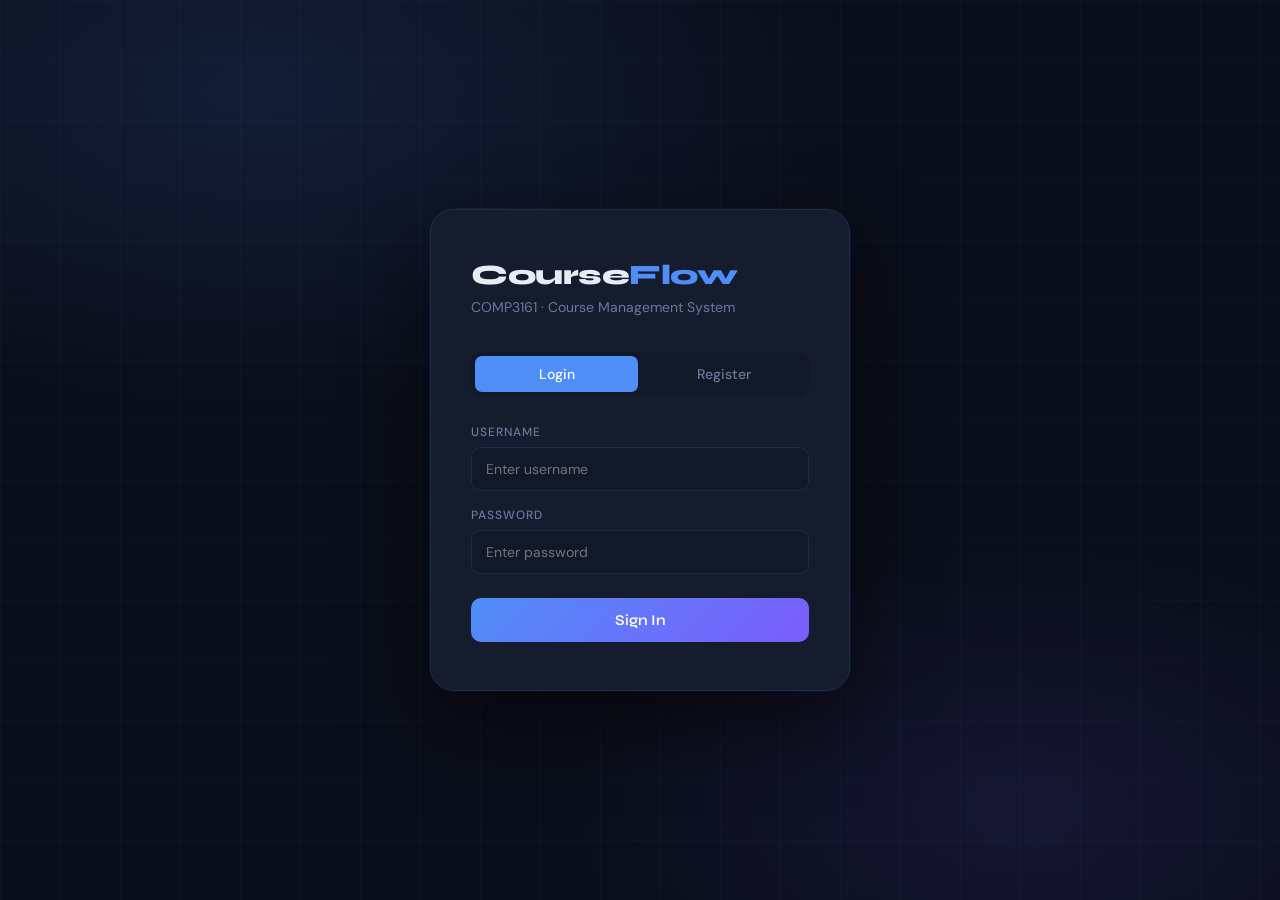
==== index.html @ 43d2da22 "Initial commit" ====
<!DOCTYPE html>
<html lang="en">
<head>
<meta charset="UTF-8" />
<meta name="viewport" content="width=device-width, initial-scale=1.0" />
<title>CourseFlow — COMP3161</title>
<link href="https://fonts.googleapis.com/css2?family=Syne:wght@400;600;700;800&family=DM+Sans:ital,wght@0,300;0,400;0,500;1,300&display=swap" rel="stylesheet" />
<style>
  :root {
    --bg: #0a0e1a;
    --surface: #111827;
    --surface2: #1a2236;
    --border: #1e2d45;
    --accent: #4f8ef7;
    --accent2: #7c5cfc;
    --green: #22d3a0;
    --red: #f75c5c;
    --yellow: #f7c948;
    --text: #e8edf5;
    --muted: #6b7a99;
    --card: #141c2e;
  }

  * { box-sizing: border-box; margin: 0; padding: 0; }

  body {
    font-family: 'DM Sans', sans-serif;
    background: var(--bg);
    color: var(--text);
    min-height: 100vh;
    overflow-x: hidden;
  }

  /* ── AUTH SCREEN ── */
  #auth-screen {
    min-height: 100vh;
    display: flex;
    align-items: center;
    justify-content: center;
    position: relative;
    overflow: hidden;
  }

  .auth-bg {
    position: absolute; inset: 0;
    background:
      radial-gradient(ellipse 80% 60% at 20% 10%, rgba(79,142,247,0.12) 0%, transparent 60%),
      radial-gradient(ellipse 60% 50% at 80% 90%, rgba(124,92,252,0.10) 0%, transparent 60%),
      var(--bg);
  }

  .auth-grid {
    position: absolute; inset: 0;
    background-image:
      linear-gradient(rgba(79,142,247,0.04) 1px, transparent 1px),
      linear-gradient(90deg, rgba(79,142,247,0.04) 1px, transparent 1px);
    background-size: 60px 60px;
  }

  .auth-card {
    position: relative; z-index: 2;
    width: 420px;
    background: var(--card);
    border: 1px solid var(--border);
    border-radius: 24px;
    padding: 48px 40px;
    box-shadow: 0 32px 80px rgba(0,0,0,0.5), 0 0 0 1px rgba(79,142,247,0.08);
    animation: slideUp 0.6s cubic-bezier(0.16,1,0.3,1) both;
  }

  @keyframes slideUp {
    from { opacity:0; transform: translateY(30px); }
    to   { opacity:1; transform: translateY(0); }
  }

  .auth-logo {
    font-family: 'Syne', sans-serif;
    font-weight: 800;
    font-size: 28px;
    letter-spacing: -0.5px;
    margin-bottom: 6px;
  }

  .auth-logo span { color: var(--accent); }

  .auth-sub {
    color: var(--muted);
    font-size: 14px;
    margin-bottom: 36px;
  }

  .tab-row {
    display: flex;
    background: var(--surface);
    border-radius: 10px;
    padding: 4px;
    margin-bottom: 28px;
    gap: 4px;
  }

  .tab-btn {
    flex: 1; padding: 9px;
    border: none; background: transparent;
    color: var(--muted);
    font-family: 'DM Sans', sans-serif;
    font-size: 14px; font-weight: 500;
    border-radius: 7px; cursor: pointer;
    transition: all 0.2s;
  }

  .tab-btn.active {
    background: var(--accent);
    color: #fff;
  }

  .form-group { margin-bottom: 16px; }

  .form-group label {
    display: block;
    font-size: 12px;
    font-weight: 500;
    color: var(--muted);
    text-transform: uppercase;
    letter-spacing: 0.08em;
    margin-bottom: 7px;
  }

  .form-group input,
  .form-group select {
    width: 100%;
    background: var(--surface);
    border: 1px solid var(--border);
    border-radius: 10px;
    padding: 12px 14px;
    color: var(--text);
    font-family: 'DM Sans', sans-serif;
    font-size: 14px;
    outline: none;
    transition: border-color 0.2s;
  }

  .form-group input:focus,
  .form-group select:focus {
    border-color: var(--accent);
  }

  .form-group select option { background: var(--surface2); }

  .btn-primary {
    width: 100%;
    padding: 13px;
    background: linear-gradient(135deg, var(--accent), var(--accent2));
    border: none;
    border-radius: 10px;
    color: #fff;
    font-family: 'Syne', sans-serif;
    font-size: 15px;
    font-weight: 600;
    cursor: pointer;
    transition: opacity 0.2s, transform 0.15s;
    margin-top: 8px;
  }

  .btn-primary:hover { opacity: 0.9; transform: translateY(-1px); }
  .btn-primary:active { transform: translateY(0); }

  /* ── MAIN APP ── */
  #app { display: none; min-height: 100vh; }

  /* Sidebar */
  .sidebar {
    position: fixed; left: 0; top: 0; bottom: 0;
    width: 240px;
    background: var(--card);
    border-right: 1px solid var(--border);
    display: flex; flex-direction: column;
    padding: 0;
    z-index: 100;
  }

  .sidebar-logo {
    padding: 24px 20px 20px;
    border-bottom: 1px solid var(--border);
    font-family: 'Syne', sans-serif;
    font-weight: 800;
    font-size: 20px;
    letter-spacing: -0.3px;
  }

  .sidebar-logo span { color: var(--accent); }

  .sidebar-user {
    padding: 16px 20px;
    border-bottom: 1px solid var(--border);
    display: flex; align-items: center; gap: 10px;
  }

  .avatar {
    width: 34px; height: 34px;
    border-radius: 50%;
    background: linear-gradient(135deg, var(--accent), var(--accent2));
    display: flex; align-items: center; justify-content: center;
    font-family: 'Syne', sans-serif;
    font-weight: 700; font-size: 13px;
  }

  .user-info .name { font-size: 13px; font-weight: 500; }
  .user-info .role {
    font-size: 11px; color: var(--muted);
    text-transform: capitalize;
  }

  .sidebar-nav { flex: 1; padding: 12px 10px; overflow-y: auto; }

  .nav-section {
    font-size: 10px; font-weight: 600;
    color: var(--muted); text-transform: uppercase;
    letter-spacing: 0.1em;
    padding: 12px 10px 6px;
  }

  .nav-item {
    display: flex; align-items: center; gap: 10px;
    padding: 10px 12px;
    border-radius: 9px;
    cursor: pointer;
    font-size: 14px;
    color: var(--muted);
    transition: all 0.15s;
    margin-bottom: 2px;
  }

  .nav-item:hover { background: var(--surface2); color: var(--text); }
  .nav-item.active { background: rgba(79,142,247,0.12); color: var(--accent); }
  .nav-item .icon { font-size: 16px; width: 20px; text-align: center; }

  .sidebar-footer {
    padding: 16px;
    border-top: 1px solid var(--border);
  }

  .btn-logout {
    width: 100%; padding: 10px;
    background: transparent;
    border: 1px solid var(--border);
    border-radius: 9px;
    color: var(--muted);
    font-family: 'DM Sans', sans-serif;
    font-size: 13px; cursor: pointer;
    transition: all 0.2s;
  }
  .btn-logout:hover { border-color: var(--red); color: var(--red); }

  /* Main content */
  .main {
    margin-left: 240px;
    min-height: 100vh;
    padding: 32px;
  }

  .page { display: none; animation: fadeIn 0.3s ease; }
  .page.active { display: block; }

  @keyframes fadeIn {
    from { opacity: 0; transform: translateY(8px); }
    to   { opacity: 1; transform: translateY(0); }
  }

  .page-header {
    margin-bottom: 28px;
    display: flex; align-items: flex-start;
    justify-content: space-between; gap: 16px;
    flex-wrap: wrap;
  }

  .page-title {
    font-family: 'Syne', sans-serif;
    font-size: 26px; font-weight: 700;
  }

  .page-sub { color: var(--muted); font-size: 14px; margin-top: 3px; }

  /* Stats row */
  .stats-row {
    display: grid;
    grid-template-columns: repeat(auto-fit, minmax(160px, 1fr));
    gap: 16px; margin-bottom: 28px;
  }

  .stat-card {
    background: var(--card);
    border: 1px solid var(--border);
    border-radius: 14px;
    padding: 20px;
  }

  .stat-label {
    font-size: 11px; color: var(--muted);
    text-transform: uppercase; letter-spacing: 0.08em;
    margin-bottom: 8px;
  }

  .stat-value {
    font-family: 'Syne', sans-serif;
    font-size: 28px; font-weight: 700;
  }

  .stat-value.blue { color: var(--accent); }
  .stat-value.purple { color: var(--accent2); }
  .stat-value.green { color: var(--green); }
  .stat-value.yellow { color: var(--yellow); }

  /* Cards grid */
  .cards-grid {
    display: grid;
    grid-template-columns: repeat(auto-fill, minmax(280px, 1fr));
    gap: 16px;
  }

  .course-card {
    background: var(--card);
    border: 1px solid var(--border);
    border-radius: 14px;
    padding: 20px;
    cursor: pointer;
    transition: all 0.2s;
    position: relative; overflow: hidden;
  }

  .course-card::before {
    content: '';
    position: absolute; top: 0; left: 0; right: 0; height: 3px;
    background: linear-gradient(90deg, var(--accent), var(--accent2));
    opacity: 0; transition: opacity 0.2s;
  }

  .course-card:hover { border-color: rgba(79,142,247,0.3); transform: translateY(-2px); }
  .course-card:hover::before { opacity: 1; }

  .course-code {
    font-family: 'Syne', sans-serif;
    font-size: 11px; font-weight: 700;
    color: var(--accent);
    text-transform: uppercase;
    letter-spacing: 0.1em;
    margin-bottom: 6px;
  }

  .course-name {
    font-weight: 500; font-size: 15px;
    margin-bottom: 10px;
    line-height: 1.4;
  }

  .course-desc {
    color: var(--muted); font-size: 13px;
    line-height: 1.5;
    display: -webkit-box;
    -webkit-line-clamp: 2;
    -webkit-box-orient: vertical;
    overflow: hidden;
  }

  /* Table */
  .table-wrap {
    background: var(--card);
    border: 1px solid var(--border);
    border-radius: 14px;
    overflow: hidden;
  }

  table { width: 100%; border-collapse: collapse; }

  th {
    background: var(--surface);
    padding: 12px 16px;
    text-align: left;
    font-size: 11px;
    font-weight: 600;
    color: var(--muted);
    text-transform: uppercase;
    letter-spacing: 0.08em;
    border-bottom: 1px solid var(--border);
  }

  td {
    padding: 13px 16px;
    font-size: 14px;
    border-bottom: 1px solid rgba(30,45,69,0.5);
  }

  tr:last-child td { border-bottom: none; }
  tr:hover td { background: rgba(79,142,247,0.04); }

  /* Badge */
  .badge {
    display: inline-block;
    padding: 3px 9px;
    border-radius: 20px;
    font-size: 11px; font-weight: 600;
    text-transform: capitalize;
  }

  .badge.admin    { background: rgba(247,201,72,0.15);  color: var(--yellow); }
  .badge.lecturer { background: rgba(124,92,252,0.15);  color: var(--accent2); }
  .badge.student  { background: rgba(79,142,247,0.15);  color: var(--accent); }
  .badge.green    { background: rgba(34,211,160,0.15);  color: var(--green); }
  .badge.red      { background: rgba(247,92,92,0.15);   color: var(--red); }

  /* Panels */
  .panel {
    background: var(--card);
    border: 1px solid var(--border);
    border-radius: 14px;
    padding: 24px;
    margin-bottom: 20px;
  }

  .panel-title {
    font-family: 'Syne', sans-serif;
    font-size: 16px; font-weight: 700;
    margin-bottom: 18px;
    display: flex; align-items: center; gap: 8px;
  }

  /* Form inside panel */
  .inline-form {
    display: grid;
    grid-template-columns: 1fr 1fr;
    gap: 14px;
  }

  .inline-form .full { grid-column: 1 / -1; }

  .inline-form input,
  .inline-form select,
  .inline-form textarea {
    width: 100%;
    background: var(--surface);
    border: 1px solid var(--border);
    border-radius: 9px;
    padding: 11px 13px;
    color: var(--text);
    font-family: 'DM Sans', sans-serif;
    font-size: 14px;
    outline: none;
    transition: border-color 0.2s;
  }

  .inline-form textarea { resize: vertical; min-height: 80px; }

  .inline-form input:focus,
  .inline-form select:focus,
  .inline-form textarea:focus { border-color: var(--accent); }

  .inline-form select option { background: var(--surface2); }

  .btn-sm {
    padding: 10px 18px;
    background: linear-gradient(135deg, var(--accent), var(--accent2));
    border: none; border-radius: 9px;
    color: #fff;
    font-family: 'Syne', sans-serif;
    font-size: 13px; font-weight: 600;
    cursor: pointer; transition: opacity 0.2s;
    white-space: nowrap;
  }

  .btn-sm:hover { opacity: 0.85; }

  .btn-outline {
    padding: 10px 18px;
    background: transparent;
    border: 1px solid var(--border);
    border-radius: 9px;
    color: var(--text);
    font-family: 'DM Sans', sans-serif;
    font-size: 13px; cursor: pointer;
    transition: all 0.2s;
  }

  .btn-outline:hover { border-color: var(--accent); color: var(--accent); }

  /* Toast */
  #toast {
    position: fixed; bottom: 24px; right: 24px;
    padding: 13px 20px;
    border-radius: 10px;
    font-size: 14px; font-weight: 500;
    z-index: 999;
    transform: translateY(80px); opacity: 0;
    transition: all 0.3s cubic-bezier(0.16,1,0.3,1);
    max-width: 320px;
  }

  #toast.show { transform: translateY(0); opacity: 1; }
  #toast.success { background: rgba(34,211,160,0.15); border: 1px solid rgba(34,211,160,0.3); color: var(--green); }
  #toast.error   { background: rgba(247,92,92,0.15);  border: 1px solid rgba(247,92,92,0.3);  color: var(--red); }
  #toast.info    { background: rgba(79,142,247,0.15); border: 1px solid rgba(79,142,247,0.3); color: var(--accent); }

  /* Modal */
  .modal-overlay {
    position: fixed; inset: 0;
    background: rgba(0,0,0,0.6);
    backdrop-filter: blur(4px);
    z-index: 200;
    display: flex; align-items: center; justify-content: center;
    opacity: 0; pointer-events: none;
    transition: opacity 0.2s;
  }

  .modal-overlay.open { opacity: 1; pointer-events: all; }

  .modal {
    background: var(--card);
    border: 1px solid var(--border);
    border-radius: 18px;
    padding: 32px;
    width: 480px; max-width: 90vw;
    max-height: 80vh; overflow-y: auto;
    transform: scale(0.95);
    transition: transform 0.2s;
  }

  .modal-overlay.open .modal { transform: scale(1); }

  .modal-header {
    display: flex; justify-content: space-between; align-items: center;
    margin-bottom: 24px;
  }

  .modal-title {
    font-family: 'Syne', sans-serif;
    font-size: 18px; font-weight: 700;
  }

  .modal-close {
    background: var(--surface); border: none;
    color: var(--muted);
    width: 30px; height: 30px;
    border-radius: 50%; cursor: pointer;
    font-size: 16px;
    display: flex; align-items: center; justify-content: center;
    transition: color 0.2s;
  }
  .modal-close:hover { color: var(--text); }

  .thread-item {
    background: var(--surface);
    border: 1px solid var(--border);
    border-radius: 10px;
    padding: 14px;
    margin-bottom: 10px;
  }

  .thread-title { font-weight: 600; font-size: 14px; margin-bottom: 5px; }
  .thread-body  { color: var(--muted); font-size: 13px; line-height: 1.5; }
  .thread-meta  { font-size: 11px; color: var(--muted); margin-top: 8px; }

  .empty-state {
    text-align: center; padding: 48px 20px; color: var(--muted);
  }
  .empty-state .icon { font-size: 36px; margin-bottom: 12px; }
  .empty-state p { font-size: 14px; }

  .search-bar {
    display: flex; gap: 10px; margin-bottom: 20px;
  }

  .search-bar input {
    flex: 1;
    background: var(--card);
    border: 1px solid var(--border);
    border-radius: 10px;
    padding: 11px 16px;
    color: var(--text);
    font-family: 'DM Sans', sans-serif;
    font-size: 14px; outline: none;
    transition: border-color 0.2s;
  }
  .search-bar input:focus { border-color: var(--accent); }

  .loading {
    display: flex; align-items: center;
    justify-content: center; padding: 40px;
    color: var(--muted); gap: 10px;
  }

  .spinner {
    width: 20px; height: 20px;
    border: 2px solid var(--border);
    border-top-color: var(--accent);
    border-radius: 50%;
    animation: spin 0.7s linear infinite;
  }

  @keyframes spin { to { transform: rotate(360deg); } }

  .section-block {
    background: var(--surface);
    border: 1px solid var(--border);
    border-radius: 10px;
    margin-bottom: 12px; overflow: hidden;
  }

  .section-header {
    padding: 13px 16px;
    font-weight: 600; font-size: 14px;
    display: flex; align-items: center; gap: 8px;
    border-bottom: 1px solid var(--border);
    background: var(--surface2);
  }

  .item-row {
    padding: 11px 16px;
    display: flex; align-items: center; gap: 10px;
    border-bottom: 1px solid rgba(30,45,69,0.4);
    font-size: 13px;
  }
  .item-row:last-child { border-bottom: none; }

  .type-badge {
    font-size: 10px; font-weight: 700;
    text-transform: uppercase; letter-spacing: 0.08em;
    padding: 2px 7px; border-radius: 4px;
  }
  .type-badge.link  { background: rgba(79,142,247,0.15); color: var(--accent); }
  .type-badge.file  { background: rgba(34,211,160,0.15); color: var(--green); }
  .type-badge.slide { background: rgba(247,201,72,0.15); color: var(--yellow); }

</style>
</head>
<body>

<!-- ══════════════════════════════════════════ AUTH SCREEN -->
<div id="auth-screen">
  <div class="auth-bg"></div>
  <div class="auth-grid"></div>
  <div class="auth-card">
    <div class="auth-logo">Course<span>Flow</span></div>
    <div class="auth-sub">COMP3161 · Course Management System</div>

    <div class="tab-row">
      <button class="tab-btn active" onclick="switchTab('login')">Login</button>
      <button class="tab-btn" onclick="switchTab('register')">Register</button>
    </div>

    <!-- LOGIN -->
    <div id="tab-login">
      <div class="form-group">
        <label>Username</label>
        <input id="l-username" type="text" placeholder="Enter username" />
      </div>
      <div class="form-group">
        <label>Password</label>
        <input id="l-password" type="password" placeholder="Enter password" />
      </div>
      <button class="btn-primary" onclick="doLogin()">Sign In</button>
    </div>

    <!-- REGISTER -->
    <div id="tab-register" style="display:none">
      <div class="form-group">
        <label>Username</label>
        <input id="r-username" type="text" placeholder="Choose a username" />
      </div>
      <div class="form-group">
        <label>Email</label>
        <input id="r-email" type="email" placeholder="your@email.com" />
      </div>
      <div style="display:grid;grid-template-columns:1fr 1fr;gap:12px">
        <div class="form-group">
          <label>First Name</label>
          <input id="r-fname" type="text" placeholder="First" />
        </div>
        <div class="form-group">
          <label>Last Name</label>
          <input id="r-lname" type="text" placeholder="Last" />
        </div>
      </div>
      <div class="form-group">
        <label>Password</label>
        <input id="r-password" type="password" placeholder="Create password" />
      </div>
      <div class="form-group">
        <label>Role</label>
        <select id="r-role">
          <option value="student">Student</option>
          <option value="lecturer">Lecturer</option>
          <option value="admin">Admin</option>
        </select>
      </div>
      <button class="btn-primary" onclick="doRegister()">Create Account</button>
    </div>
  </div>
</div>

<!-- ══════════════════════════════════════════ MAIN APP -->
<div id="app">
  <!-- Sidebar -->
  <div class="sidebar">
    <div class="sidebar-logo">Course<span>Flow</span></div>
    <div class="sidebar-user">
      <div class="avatar" id="sb-avatar">?</div>
      <div class="user-info">
        <div class="name" id="sb-name">—</div>
        <div class="role" id="sb-role">—</div>
      </div>
    </div>
    <div class="sidebar-nav">
      <div class="nav-section">Main</div>
      <div class="nav-item active" onclick="showPage('dashboard')">
        <span class="icon">⬡</span> Dashboard
      </div>
      <div class="nav-item" onclick="showPage('courses')">
        <span class="icon">📚</span> Courses
      </div>
      <div class="nav-item" onclick="showPage('my-courses')">
        <span class="icon">🎓</span> My Courses
      </div>

      <div class="nav-section">Community</div>
      <div class="nav-item" onclick="showPage('forums')">
        <span class="icon">💬</span> Forums
      </div>
      <div class="nav-item" onclick="showPage('events')">
        <span class="icon">📅</span> Events
      </div>

      <div class="nav-section" id="admin-section" style="display:none">Admin</div>
      <div class="nav-item" id="nav-create-course" style="display:none" onclick="showPage('create-course')">
        <span class="icon">➕</span> Create Course
      </div>
      <div class="nav-item" id="nav-reports" style="display:none" onclick="showPage('reports')">
        <span class="icon">📊</span> Reports
      </div>
    </div>
    <div class="sidebar-footer">
      <button class="btn-logout" onclick="logout()">Sign Out</button>
    </div>
  </div>

  <!-- Main -->
  <div class="main">

    <!-- DASHBOARD -->
    <div class="page active" id="page-dashboard">
      <div class="page-header">
        <div>
          <div class="page-title" id="dash-greeting">Welcome back</div>
          <div class="page-sub">Here's what's happening today</div>
        </div>
      </div>
      <div class="stats-row" id="dash-stats">
        <div class="stat-card"><div class="stat-label">My Courses</div><div class="stat-value blue" id="stat-courses">—</div></div>
        <div class="stat-card"><div class="stat-label">Total Courses</div><div class="stat-value purple" id="stat-total">—</div></div>
        <div class="stat-card"><div class="stat-label">Upcoming Events</div><div class="stat-value green" id="stat-events">—</div></div>
        <div class="stat-card"><div class="stat-label">Active Forums</div><div class="stat-value yellow" id="stat-forums">—</div></div>
      </div>
      <div class="panel">
        <div class="panel-title">📚 Recently Enrolled Courses</div>
        <div id="dash-courses-list"><div class="loading"><div class="spinner"></div> Loading…</div></div>
      </div>
    </div>

    <!-- ALL COURSES -->
    <div class="page" id="page-courses">
      <div class="page-header">
        <div>
          <div class="page-title">All Courses</div>
          <div class="page-sub">Browse all available courses</div>
        </div>
      </div>
      <div class="search-bar">
        <input id="course-search" type="text" placeholder="Search by course code or name…" oninput="filterCourses()" />
      </div>
      <div class="cards-grid" id="all-courses-grid">
        <div class="loading"><div class="spinner"></div> Loading…</div>
      </div>
    </div>

    <!-- MY COURSES -->
    <div class="page" id="page-my-courses">
      <div class="page-header">
        <div>
          <div class="page-title">My Courses</div>
          <div class="page-sub" id="my-courses-sub">Your enrolled courses</div>
        </div>
      </div>
      <div class="cards-grid" id="my-courses-grid">
        <div class="loading"><div class="spinner"></div> Loading…</div>
      </div>
    </div>

    <!-- FORUMS -->
    <div class="page" id="page-forums">
      <div class="page-header">
        <div>
          <div class="page-title">Forums</div>
          <div class="page-sub">Pick a course to view its forum</div>
        </div>
      </div>
      <div class="panel">
        <div class="panel-title">Select Course</div>
        <div style="display:flex;gap:10px;align-items:center;flex-wrap:wrap">
          <select id="forum-course-select" style="flex:1;min-width:200px;background:var(--surface);border:1px solid var(--border);border-radius:9px;padding:10px 13px;color:var(--text);font-family:'DM Sans',sans-serif;font-size:14px;outline:none;">
            <option value="">— Select a course —</option>
          </select>
          <button class="btn-sm" onclick="loadForums()">Load Forums</button>
        </div>
      </div>
      <div id="forums-list"></div>
    </div>

    <!-- EVENTS -->
    <div class="page" id="page-events">
      <div class="page-header">
        <div>
          <div class="page-title">Calendar Events</div>
          <div class="page-sub">View events for your courses</div>
        </div>
      </div>
      <div class="panel">
        <div style="display:flex;gap:10px;flex-wrap:wrap;align-items:center">
          <select id="event-course-select" style="flex:1;min-width:200px;background:var(--surface);border:1px solid var(--border);border-radius:9px;padding:10px 13px;color:var(--text);font-family:'DM Sans',sans-serif;font-size:14px;outline:none;">
            <option value="">— Select a course —</option>
          </select>
          <input type="date" id="event-date-filter" style="background:var(--surface);border:1px solid var(--border);border-radius:9px;padding:10px 13px;color:var(--text);font-family:'DM Sans',sans-serif;font-size:14px;outline:none;" />
          <button class="btn-sm" onclick="loadEvents()">Load Events</button>
        </div>
      </div>
      <div id="events-list"></div>
    </div>

    <!-- CREATE COURSE (admin) -->
    <div class="page" id="page-create-course">
      <div class="page-header">
        <div>
          <div class="page-title">Create Course</div>
          <div class="page-sub">Add a new course to the system</div>
        </div>
      </div>
      <div class="panel" style="max-width:560px">
        <div class="panel-title">➕ New Course</div>
        <div class="inline-form">
          <div class="form-group">
            <label>Course Code</label>
            <input id="cc-code" type="text" placeholder="e.g. CRS101" />
          </div>
          <div class="form-group">
            <label>Course Name</label>
            <input id="cc-name" type="text" placeholder="e.g. Introduction to CS" />
          </div>
          <div class="form-group full">
            <label>Description</label>
            <textarea id="cc-desc" placeholder="Course description…"></textarea>
          </div>
        </div>
        <button class="btn-sm" onclick="createCourse()" style="margin-top:8px">Create Course</button>
      </div>

      <div class="panel" style="max-width:560px">
        <div class="panel-title">👤 Assign Lecturer</div>
        <div class="inline-form">
          <div class="form-group">
            <label>Course ID</label>
            <input id="al-course" type="number" placeholder="Course ID" />
          </div>
          <div class="form-group">
            <label>Lecturer User ID</label>
            <input id="al-lecturer" type="number" placeholder="Lecturer userID" />
          </div>
        </div>
        <button class="btn-sm" onclick="assignLecturer()" style="margin-top:8px">Assign Lecturer</button>
      </div>
    </div>

    <!-- REPORTS (admin) -->
    <div class="page" id="page-reports">
      <div class="page-header">
        <div>
          <div class="page-title">Reports</div>
          <div class="page-sub">System analytics and statistics</div>
        </div>
      </div>
      <div style="display:flex;gap:10px;flex-wrap:wrap;margin-bottom:24px">
        <button class="btn-sm"    onclick="loadReport('courses-50-plus', 'rpt-table')">Courses 50+ Students</button>
        <button class="btn-outline" onclick="loadReport('students-5-plus-courses', 'rpt-table')">Students 5+ Courses</button>
        <button class="btn-outline" onclick="loadReport('lecturers-3-plus-courses', 'rpt-table')">Lecturers 3+ Courses</button>
        <button class="btn-outline" onclick="loadReport('top-10-enrolled', 'rpt-table')">Top 10 Enrolled</button>
        <button class="btn-outline" onclick="loadReport('top-10-students', 'rpt-table')">Top 10 Students</button>
      </div>
      <div id="rpt-table"></div>
    </div>

  </div><!-- /main -->
</div><!-- /app -->

<!-- ══ COURSE DETAIL MODAL -->
<div class="modal-overlay" id="course-modal">
  <div class="modal">
    <div class="modal-header">
      <div class="modal-title" id="cm-title">Course</div>
      <button class="modal-close" onclick="closeModal('course-modal')">✕</button>
    </div>
    <div id="cm-body"></div>
  </div>
</div>

<!-- ══ THREAD MODAL -->
<div class="modal-overlay" id="thread-modal">
  <div class="modal">
    <div class="modal-header">
      <div class="modal-title">Forum Threads</div>
      <button class="modal-close" onclick="closeModal('thread-modal')">✕</button>
    </div>
    <div id="tm-body"></div>
    <div style="margin-top:16px;border-top:1px solid var(--border);padding-top:16px">
      <div class="panel-title" style="margin-bottom:10px;font-size:14px">Post New Thread</div>
      <input id="new-thread-title" type="text" placeholder="Thread title…" style="width:100%;background:var(--surface);border:1px solid var(--border);border-radius:9px;padding:10px 13px;color:var(--text);font-family:'DM Sans',sans-serif;font-size:14px;outline:none;margin-bottom:10px;" />
      <textarea id="new-thread-body" placeholder="Thread content…" style="width:100%;background:var(--surface);border:1px solid var(--border);border-radius:9px;padding:10px 13px;color:var(--text);font-family:'DM Sans',sans-serif;font-size:14px;outline:none;min-height:80px;resize:vertical;margin-bottom:10px;"></textarea>
      <button class="btn-sm" onclick="postThread()">Post Thread</button>
    </div>
  </div>
</div>

<!-- ══ TOAST -->
<div id="toast"></div>

<script>
// ── CONFIG ──────────────────────────────────────────────────
const BASE = 'http://127.0.0.1:5000';

// ── STATE ───────────────────────────────────────────────────
let token = null;
let currentUser = { username: '', role: '', userID: null };
let allCourses = [];
let activeForum = null;

// ── UTILS ───────────────────────────────────────────────────
function toast(msg, type = 'info') {
  const t = document.getElementById('toast');
  t.textContent = msg;
  t.className = `show ${type}`;
  clearTimeout(t._t);
  t._t = setTimeout(() => t.classList.remove('show'), 3500);
}

async function api(path, opts = {}) {
  const headers = { 'Content-Type': 'application/json' };
  if (token) headers['Authorization'] = `Bearer ${token}`;
  const res = await fetch(BASE + path, { headers, ...opts });
  const data = await res.json().catch(() => ({}));
  return { ok: res.ok, status: res.status, data };
}

function openModal(id)  { document.getElementById(id).classList.add('open'); }
function closeModal(id) { document.getElementById(id).classList.remove('open'); }

// ── AUTH ────────────────────────────────────────────────────
function switchTab(tab) {
  document.getElementById('tab-login').style.display    = tab === 'login'    ? '' : 'none';
  document.getElementById('tab-register').style.display = tab === 'register' ? '' : 'none';
  document.querySelectorAll('.tab-btn').forEach((b, i) => {
    b.classList.toggle('active', (i === 0 && tab === 'login') || (i === 1 && tab === 'register'));
  });
}

async function doLogin() {
  const username = document.getElementById('l-username').value.trim();
  const password = document.getElementById('l-password').value;
  if (!username || !password) return toast('Please fill in all fields', 'error');

  const r = await api('/login', { method: 'POST', body: JSON.stringify({ username, password }) });
  if (!r.ok) return toast(r.data.error || 'Login failed', 'error');

  token = r.data.access_token;
  // Decode role from JWT payload (base64)
  try {
    const payload = JSON.parse(atob(token.split('.')[1]));
    currentUser.role = payload.role;
    currentUser.username = payload.sub;
  } catch(e) { currentUser.role = 'student'; }

  toast('Welcome back, ' + username + '!', 'success');
  showApp();
}

async function doRegister() {
  const body = {
    username: document.getElementById('r-username').value.trim(),
    email:    document.getElementById('r-email').value.trim(),
    fname:    document.getElementById('r-fname').value.trim(),
    lname:    document.getElementById('r-lname').value.trim(),
    password: document.getElementById('r-password').value,
    role:     document.getElementById('r-role').value,
  };
  if (!body.username || !body.email || !body.fname || !body.lname || !body.password)
    return toast('Please fill in all fields', 'error');

  const r = await api('/register', { method: 'POST', body: JSON.stringify(body) });
  if (!r.ok) return toast(r.data.message || 'Registration failed', 'error');

  toast('Account created! Please log in.', 'success');
  switchTab('login');
}

function showApp() {
  document.getElementById('auth-screen').style.display = 'none';
  document.getElementById('app').style.display = 'block';

  document.getElementById('sb-name').textContent  = currentUser.username;
  document.getElementById('sb-role').textContent  = currentUser.role;
  document.getElementById('sb-avatar').textContent = currentUser.username[0].toUpperCase();

  // Show admin nav items
  if (currentUser.role === 'admin') {
    document.getElementById('admin-section').style.display    = '';
    document.getElementById('nav-create-course').style.display = '';
    document.getElementById('nav-reports').style.display       = '';
  }

  loadDashboard();
  loadAllCourses();
}

function logout() {
  token = null; currentUser = {};
  document.getElementById('auth-screen').style.display = '';
  document.getElementById('app').style.display = 'none';
  toast('Signed out', 'info');
}

// ── NAVIGATION ───────────────────────────────────────────────
function showPage(id) {
  document.querySelectorAll('.page').forEach(p => p.classList.remove('active'));
  document.querySelectorAll('.nav-item').forEach(n => n.classList.remove('active'));
  document.getElementById('page-' + id).classList.add('active');
  event.currentTarget.classList.add('active');
  if (id === 'my-courses')   loadMyCourses();
  if (id === 'forums')       populateCourseSelects();
  if (id === 'events')       populateCourseSelects();
}

// ── DASHBOARD ────────────────────────────────────────────────
async function loadDashboard() {
  document.getElementById('dash-greeting').textContent = 'Welcome back, ' + currentUser.username;

  // Total courses
  const rc = await api('/courses');
  allCourses = rc.ok ? rc.data : [];
  document.getElementById('stat-total').textContent = allCourses.length;

  // My courses - need to use userID, try to get from first enroll or just show all for now
  document.getElementById('stat-courses').textContent = '—';
  document.getElementById('stat-events').textContent  = '—';
  document.getElementById('stat-forums').textContent  = allCourses.length;

  // Recent courses on dashboard
  const grid = document.getElementById('dash-courses-list');
  if (!allCourses.length) {
    grid.innerHTML = '<div class="empty-state"><div class="icon">📚</div><p>No courses available</p></div>';
    return;
  }
  grid.innerHTML = `<div class="cards-grid">${allCourses.slice(0,6).map(c => courseCardHTML(c, true)).join('')}</div>`;
}

// ── COURSES ──────────────────────────────────────────────────
async function loadAllCourses() {
  const r = await api('/courses');
  allCourses = r.ok ? r.data : [];
  renderCourseGrid('all-courses-grid', allCourses);
  populateCourseSelects();
}

function renderCourseGrid(containerId, courses) {
  const el = document.getElementById(containerId);
  if (!courses.length) {
    el.innerHTML = '<div class="empty-state"><div class="icon">📚</div><p>No courses found</p></div>';
    return;
  }
  el.innerHTML = courses.map(c => courseCardHTML(c)).join('');
}

function courseCardHTML(c, small = false) {
  return `<div class="course-card" onclick="viewCourse(${c.courseID}, '${(c.ccode||'').replace(/'/g,"\\'")}', '${(c.cname||'').replace(/'/g,"\\'")}')">
    <div class="course-code">${c.ccode || ''}</div>
    <div class="course-name">${c.cname || ''}</div>
    <div class="course-desc">${c.description || 'No description available.'}</div>
  </div>`;
}

function filterCourses() {
  const q = document.getElementById('course-search').value.toLowerCase();
  const filtered = allCourses.filter(c =>
    (c.ccode || '').toLowerCase().includes(q) ||
    (c.cname || '').toLowerCase().includes(q)
  );
  renderCourseGrid('all-courses-grid', filtered);
}

async function loadMyCourses() {
  // Try to find user's ID — for now, use lecturer endpoint if lecturer, else show message
  const el = document.getElementById('my-courses-grid');
  el.innerHTML = '<div class="loading"><div class="spinner"></div> Loading…</div>';

  if (currentUser.role === 'lecturer') {
    document.getElementById('my-courses-sub').textContent = 'Courses you teach';
    // We'd need the lecturerID — for demo, show all courses
    el.innerHTML = '<div class="empty-state"><div class="icon">🔑</div><p>Enter your User ID in the search bar to load your courses</p></div>';
  } else {
    document.getElementById('my-courses-sub').textContent = 'Your enrolled courses';
    el.innerHTML = '<div class="empty-state"><div class="icon">📌</div><p>Click any course on the Courses page and enroll to see them here</p></div>';
  }
}

// ── COURSE DETAIL MODAL ──────────────────────────────────────
async function viewCourse(courseID, ccode, cname) {
  document.getElementById('cm-title').textContent = `${ccode} — ${cname}`;
  document.getElementById('cm-body').innerHTML = '<div class="loading"><div class="spinner"></div> Loading…</div>';
  openModal('course-modal');

  // Load members and content in parallel
  const [members, content, forums] = await Promise.all([
    api(`/courses/${courseID}/members`),
    api(`/courses/${courseID}/content`),
    api(`/courses/${courseID}/forums`),
  ]);

  const mList = members.ok ? members.data : [];
  const cList = content.ok ? content.data : [];
  const fList = forums.ok  ? forums.data  : [];

  let html = `
    <div style="display:grid;grid-template-columns:1fr 1fr;gap:8px;margin-bottom:16px">
      <div class="stat-card"><div class="stat-label">Members</div><div class="stat-value blue" style="font-size:22px">${mList.length}</div></div>
      <div class="stat-card"><div class="stat-label">Sections</div><div class="stat-value purple" style="font-size:22px">${cList.length}</div></div>
    </div>`;

  // Enroll button (students only)
  if (currentUser.role === 'student') {
    html += `<button class="btn-sm" onclick="enrollInCourse(${courseID})" style="margin-bottom:16px;width:100%">Enroll in this Course</button>`;
  }

  // Content sections
  if (cList.length) {
    html += `<div style="margin-bottom:16px"><div class="panel-title" style="font-size:14px;margin-bottom:10px">📁 Course Content</div>`;
    cList.forEach(s => {
      html += `<div class="section-block">
        <div class="section-header">📂 ${s.title}</div>`;
      (s.items || []).forEach(i => {
        html += `<div class="item-row">
          <span class="type-badge ${i.type}">${i.type}</span>
          <span style="flex:1">${i.title}</span>
          ${i.url ? `<a href="${i.url}" target="_blank" style="color:var(--accent);font-size:12px">Open ↗</a>` : ''}
        </div>`;
      });
      html += `</div>`;
    });
    html += `</div>`;
  }

  // Forums button
  if (fList.length) {
    html += `<div><div class="panel-title" style="font-size:14px;margin-bottom:10px">💬 Forums</div>`;
    fList.forEach(f => {
      html += `<div class="thread-item" style="cursor:pointer" onclick="openForum(${f.forumID}, '${(f.title||'').replace(/'/g,"\\'")}')">
        <div class="thread-title">${f.title}</div>
        <div class="thread-meta">Created ${new Date(f.created_at).toLocaleDateString()}</div>
      </div>`;
    });
    html += `</div>`;
  }

  // Members preview
  if (mList.length) {
    html += `<div style="margin-top:16px"><div class="panel-title" style="font-size:14px;margin-bottom:10px">👥 Members (${mList.length})</div>
    <div class="table-wrap"><table><thead><tr><th>Username</th><th>Name</th><th>Role</th></tr></thead><tbody>
    ${mList.slice(0,10).map(m => `<tr><td>${m.username}</td><td>${m.fname} ${m.lname}</td><td><span class="badge ${m.role}">${m.role}</span></td></tr>`).join('')}
    ${mList.length > 10 ? `<tr><td colspan="3" style="color:var(--muted);font-size:12px">...and ${mList.length-10} more</td></tr>` : ''}
    </tbody></table></div></div>`;
  }

  document.getElementById('cm-body').innerHTML = html;
}

async function enrollInCourse(courseID) {
  const studID = prompt('Enter your Student User ID:');
  if (!studID) return;
  const r = await api(`/courses/${courseID}/enroll`, { method: 'POST', body: JSON.stringify({ studID: parseInt(studID) }) });
  toast(r.data.message || (r.ok ? 'Enrolled!' : 'Error enrolling'), r.ok ? 'success' : 'error');
}

// ── FORUMS & THREADS ─────────────────────────────────────────
async function loadForums() {
  const courseID = document.getElementById('forum-course-select').value;
  if (!courseID) return toast('Please select a course', 'error');

  const el = document.getElementById('forums-list');
  el.innerHTML = '<div class="loading"><div class="spinner"></div> Loading…</div>';

  const r = await api(`/courses/${courseID}/forums`);
  if (!r.ok || !r.data.length) {
    el.innerHTML = '<div class="empty-state"><div class="icon">💬</div><p>No forums for this course</p></div>';
    return;
  }

  el.innerHTML = r.data.map(f => `
    <div class="panel" style="cursor:pointer" onclick="openForum(${f.forumID}, '${(f.title||'').replace(/'/g,"\\'")}')">
      <div class="panel-title">💬 ${f.title}</div>
      <div style="color:var(--muted);font-size:13px">Click to view threads →</div>
    </div>`).join('');
}

async function openForum(forumID, title) {
  activeForum = forumID;
  document.getElementById('tm-body').innerHTML = '<div class="loading"><div class="spinner"></div> Loading…</div>';
  openModal('thread-modal');

  const r = await api(`/forums/${forumID}/threads`);
  const threads = r.ok ? r.data : [];

  document.getElementById('tm-body').innerHTML = threads.length
    ? threads.map(t => `
      <div class="thread-item">
        <div class="thread-title">${t.title}</div>
        <div class="thread-body">${t.body}</div>
        <div class="thread-meta">${new Date(t.created_at).toLocaleDateString()}</div>
      </div>`).join('')
    : '<div class="empty-state"><div class="icon">💬</div><p>No threads yet — be the first!</p></div>';
}

async function postThread() {
  const title = document.getElementById('new-thread-title').value.trim();
  const body  = document.getElementById('new-thread-body').value.trim();
  if (!title || !body) return toast('Please fill in both fields', 'error');
  if (!activeForum) return toast('No forum selected', 'error');

  const r = await api(`/forums/${activeForum}/threads`, { method: 'POST', body: JSON.stringify({ title, body }) });
  if (!r.ok) return toast(r.data.message || 'Failed to post', 'error');

  toast('Thread posted!', 'success');
  document.getElementById('new-thread-title').value = '';
  document.getElementById('new-thread-body').value  = '';
  openForum(activeForum, '');
}

// ── EVENTS ───────────────────────────────────────────────────
async function loadEvents() {
  const courseID = document.getElementById('event-course-select').value;
  const date     = document.getElementById('event-date-filter').value;
  if (!courseID) return toast('Please select a course', 'error');

  const el = document.getElementById('events-list');
  el.innerHTML = '<div class="loading"><div class="spinner"></div> Loading…</div>';

  const r = await api(`/courses/${courseID}/events`);
  let events = r.ok ? r.data : [];

  if (date) events = events.filter(e => e.event_date === date);

  if (!events.length) {
    el.innerHTML = '<div class="empty-state"><div class="icon">📅</div><p>No events found</p></div>';
    return;
  }

  el.innerHTML = `<div class="table-wrap"><table>
    <thead><tr><th>Event</th><th>Date</th><th>Time</th><th>Description</th></tr></thead>
    <tbody>${events.map(e => `
      <tr>
        <td><strong>${e.title}</strong></td>
        <td>${e.event_date}</td>
        <td>${e.start_time || '—'} ${e.end_time ? '→ ' + e.end_time : ''}</td>
        <td style="color:var(--muted)">${e.description || '—'}</td>
      </tr>`).join('')}
    </tbody></table></div>`;
}

// ── CREATE COURSE (admin) ────────────────────────────────────
async function createCourse() {
  const body = {
    ccode:       document.getElementById('cc-code').value.trim(),
    cname:       document.getElementById('cc-name').value.trim(),
    description: document.getElementById('cc-desc').value.trim(),
  };
  if (!body.ccode || !body.cname) return toast('Course code and name are required', 'error');

  const r = await api('/courses', { method: 'POST', body: JSON.stringify(body) });
  toast(r.data.message || (r.ok ? 'Course created!' : 'Failed'), r.ok ? 'success' : 'error');
  if (r.ok) { document.getElementById('cc-code').value = document.getElementById('cc-name').value = document.getElementById('cc-desc').value = ''; loadAllCourses(); }
}

async function assignLecturer() {
  const courseID   = document.getElementById('al-course').value;
  const lecturerID = document.getElementById('al-lecturer').value;
  if (!courseID || !lecturerID) return toast('Both fields required', 'error');

  const r = await api(`/courses/${courseID}/assign-lecturer`, { method: 'POST', body: JSON.stringify({ lecturerID: parseInt(lecturerID) }) });
  toast(r.data.message || (r.ok ? 'Assigned!' : 'Failed'), r.ok ? 'success' : 'error');
}

// ── REPORTS (admin) ──────────────────────────────────────────
async function loadReport(endpoint, containerId) {
  const el = document.getElementById(containerId);
  el.innerHTML = '<div class="loading"><div class="spinner"></div> Loading…</div>';

  const r = await api(`/reports/${endpoint}`);
  if (!r.ok || !r.data.length) {
    el.innerHTML = '<div class="empty-state"><div class="icon">📊</div><p>No data available</p></div>';
    return;
  }

  const keys = Object.keys(r.data[0]);
  el.innerHTML = `<div class="table-wrap"><table>
    <thead><tr>${keys.map(k => `<th>${k}</th>`).join('')}</tr></thead>
    <tbody>${r.data.map(row => `<tr>${keys.map(k => `<td>${row[k]}</td>`).join('')}</tr>`).join('')}
    </tbody></table></div>`;
}

// ── POPULATE SELECTS ─────────────────────────────────────────
function populateCourseSelects() {
  ['forum-course-select', 'event-course-select'].forEach(id => {
    const el = document.getElementById(id);
    el.innerHTML = '<option value="">— Select a course —</option>';
    allCourses.forEach(c => {
      const o = document.createElement('option');
      o.value = c.courseID; o.textContent = `${c.ccode} — ${c.cname}`;
      el.appendChild(o);
    });
  });
}
</script>
</body>
</html>
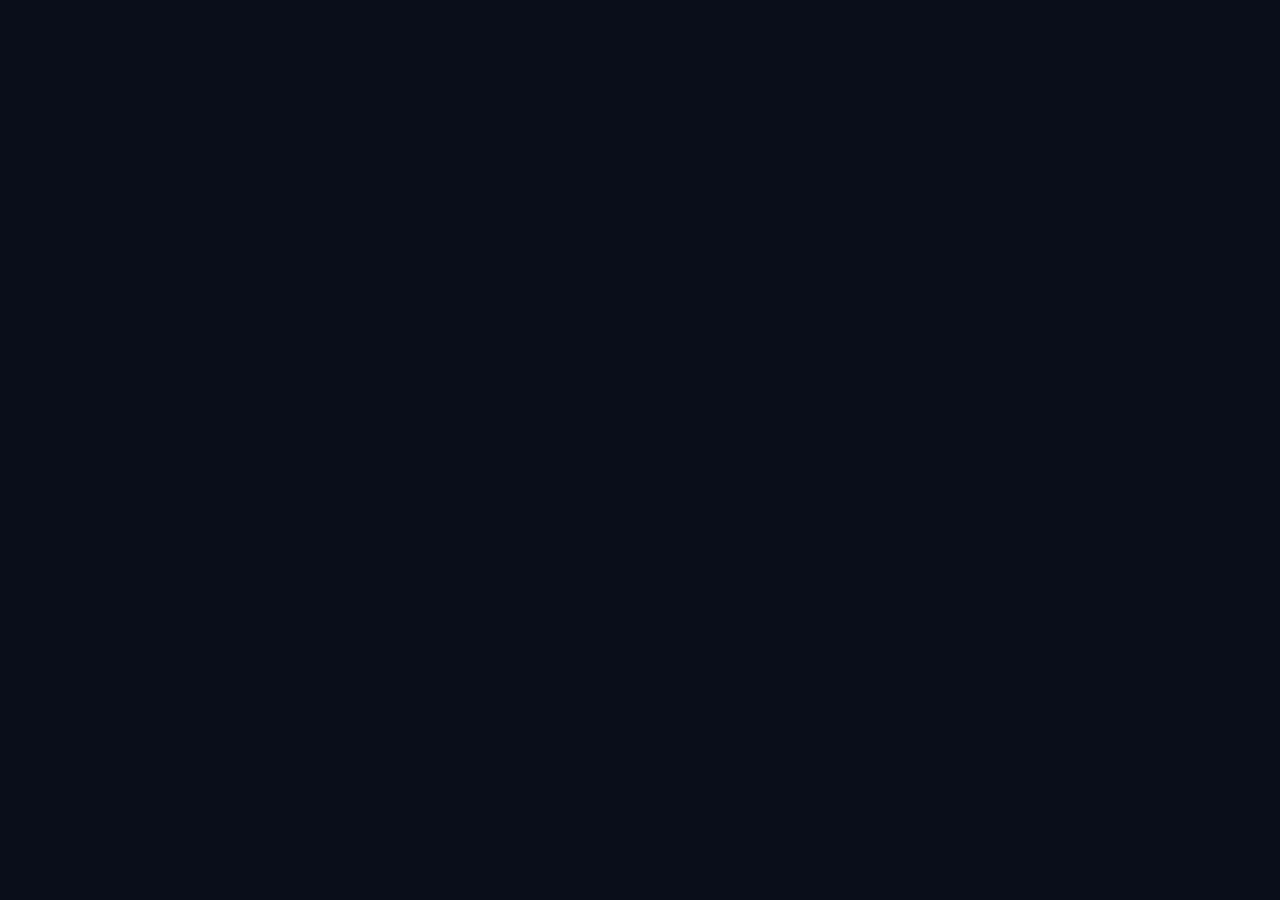
==== commit 44815ad6: "Fix slideshow styles not applying on mobile" ====
--- a/index.html
+++ b/index.html
@@ -628,9 +628,183 @@
   .type-badge.file  { background: rgba(34,211,160,0.15); color: var(--green); }
   .type-badge.slide { background: rgba(247,201,72,0.15); color: var(--yellow); }
 
+  /* ── MOBILE SLIDESHOW ── */
+  .slide {
+    position: absolute; inset: 0;
+    display: flex; flex-direction: column;
+    align-items: center; justify-content: center;
+    padding: 40px 32px;
+    opacity: 0;
+    transform: translateX(60px);
+    transition: opacity 0.5s ease, transform 0.5s ease;
+    pointer-events: none;
+  }
+
+  .slide.active {
+    opacity: 1;
+    transform: translateX(0);
+    pointer-events: auto;
+  }
+
+  .slide-icon {
+    font-size: 72px;
+    margin-bottom: 28px;
+    filter: drop-shadow(0 0 24px rgba(79,142,247,0.35));
+  }
+
+  .slide-title {
+    font-family: 'Syne', sans-serif;
+    font-size: 26px; font-weight: 800;
+    text-align: center;
+    line-height: 1.2;
+    margin-bottom: 14px;
+    letter-spacing: -0.5px;
+  }
+
+  .slide-title .hi { color: var(--accent); }
+
+  .slide-body {
+    color: var(--muted);
+    font-size: 15px;
+    text-align: center;
+    line-height: 1.6;
+    max-width: 280px;
+  }
+
+  .slide-dots {
+    position: absolute;
+    bottom: 48px;
+    display: flex; gap: 8px;
+  }
+
+  .slide-dot {
+    width: 8px; height: 8px;
+    border-radius: 50%;
+    background: var(--border);
+    transition: background 0.3s, transform 0.3s;
+  }
+
+  .slide-dot.active {
+    background: var(--accent);
+    transform: scale(1.3);
+  }
+
+  .slide-skip {
+    position: absolute;
+    top: 20px; right: 20px;
+    background: rgba(255,255,255,0.06);
+    border: 1px solid var(--border);
+    border-radius: 20px;
+    color: var(--muted);
+    font-size: 13px;
+    padding: 7px 16px;
+    cursor: pointer;
+    font-family: 'DM Sans', sans-serif;
+    transition: color 0.2s, border-color 0.2s;
+  }
+
+  .slide-cta {
+    position: absolute;
+    bottom: 100px;
+    width: calc(100% - 64px);
+    padding: 15px;
+    background: linear-gradient(135deg, var(--accent), var(--accent2));
+    border: none; border-radius: 14px;
+    color: #fff;
+    font-family: 'Syne', sans-serif;
+    font-size: 16px; font-weight: 700;
+    cursor: pointer;
+    opacity: 0;
+    transform: translateY(20px);
+    transition: opacity 0.4s ease 0.1s, transform 0.4s ease 0.1s;
+  }
+
+  .slide-cta.visible {
+    opacity: 1;
+    transform: translateY(0);
+  }
+
+  @media (max-width: 600px) {
+    /* auth card as bottom sheet on mobile */
+    #auth-screen {
+      min-height: 100vh;
+      align-items: flex-end;
+    }
+
+    .auth-card {
+      width: 100% !important;
+      border-radius: 24px 24px 0 0 !important;
+      padding: 36px 24px 40px !important;
+      max-height: 90vh;
+      overflow-y: auto;
+    }
+  }
+
+  /* slideshow always present in DOM; hidden on desktop */
+  #mobile-slideshow {
+    position: fixed; inset: 0;
+    z-index: 300;
+    background: var(--bg);
+    display: flex; flex-direction: column;
+    align-items: center; justify-content: center;
+    overflow: hidden;
+    transition: transform 0.7s cubic-bezier(0.16,1,0.3,1);
+  }
+
+  #mobile-slideshow.slide-away {
+    transform: translateY(-100%);
+    pointer-events: none;
+  }
+
+  @media (min-width: 601px) {
+    #mobile-slideshow { display: none !important; }
+  }
+
 </style>
 </head>
 <body>
+
+<!-- ══════════════════════════════════════════ MOBILE SLIDESHOW -->
+<div id="mobile-slideshow">
+  <button class="slide-skip" onclick="dismissSlideshow()">Skip</button>
+
+  <!-- Slide 1 -->
+  <div class="slide active" data-index="0">
+    <div class="slide-icon">🎓</div>
+    <div class="slide-title">Welcome to<br><span class="hi">CourseFlow</span></div>
+    <div class="slide-body">Your all-in-one course management platform for COMP3161</div>
+  </div>
+
+  <!-- Slide 2 -->
+  <div class="slide" data-index="1">
+    <div class="slide-icon">📚</div>
+    <div class="slide-title">Explore <span class="hi">Courses</span></div>
+    <div class="slide-body">Browse, enroll, and access course content, materials, and resources in one place</div>
+  </div>
+
+  <!-- Slide 3 -->
+  <div class="slide" data-index="2">
+    <div class="slide-icon">💬</div>
+    <div class="slide-title">Stay <span class="hi">Connected</span></div>
+    <div class="slide-body">Join forum discussions, track upcoming events, and collaborate with classmates</div>
+  </div>
+
+  <!-- Slide 4 -->
+  <div class="slide" data-index="3">
+    <div class="slide-icon">⚡</div>
+    <div class="slide-title">Ready to <span class="hi">Begin?</span></div>
+    <div class="slide-body">Sign in to your account or create one to get started</div>
+  </div>
+
+  <div class="slide-dots">
+    <div class="slide-dot active" data-dot="0"></div>
+    <div class="slide-dot" data-dot="1"></div>
+    <div class="slide-dot" data-dot="2"></div>
+    <div class="slide-dot" data-dot="3"></div>
+  </div>
+
+  <button class="slide-cta" id="slide-cta-btn" onclick="dismissSlideshow()">Get Started</button>
+</div>
 
 <!-- ══════════════════════════════════════════ AUTH SCREEN -->
 <div id="auth-screen">
@@ -1317,6 +1491,67 @@
     </tbody></table></div>`;
 }
 
+// ── MOBILE SLIDESHOW ─────────────────────────────────────────
+(function () {
+  const el = document.getElementById('mobile-slideshow');
+  if (!el) return;
+
+  const slides = document.querySelectorAll('.slide');
+  const dots   = document.querySelectorAll('.slide-dot');
+  const cta    = document.getElementById('slide-cta-btn');
+  let current  = 0;
+  let timer;
+
+  function goTo(index) {
+    slides.forEach(s => s.classList.remove('active', 'exit'));
+    dots.forEach(d => d.classList.remove('active'));
+    slides[index].classList.add('active');
+    dots[index].classList.add('active');
+    current = index;
+
+    if (index === slides.length - 1) {
+      cta.classList.add('visible');
+      clearInterval(timer);
+      // auto-dismiss after 3s on last slide if user doesn't tap
+      setTimeout(() => dismissSlideshow(), 3000);
+    }
+  }
+
+  function next() {
+    if (current >= slides.length - 1) return;
+    goTo(current + 1);
+  }
+
+  // Auto-advance every 2.6 s
+  timer = setInterval(next, 2600);
+
+  // Allow tap anywhere on slide to advance
+  document.getElementById('mobile-slideshow').addEventListener('click', function (e) {
+    if (e.target.closest('.slide-skip') || e.target.closest('.slide-cta')) return;
+    clearInterval(timer);
+    if (current < slides.length - 1) {
+      goTo(current + 1);
+      if (current < slides.length - 1) {
+        timer = setInterval(next, 2600);
+      }
+    }
+  });
+
+  window.dismissSlideshow = function () {
+    clearInterval(timer);
+    const ss = document.getElementById('mobile-slideshow');
+    ss.classList.add('slide-away');
+    document.getElementById('auth-screen').style.opacity = '0';
+    setTimeout(() => {
+      ss.style.display = 'none';
+      document.getElementById('auth-screen').style.opacity = '1';
+    }, 750);
+  };
+
+  // hide auth screen until slideshow is done
+  document.getElementById('auth-screen').style.opacity = '0';
+})();
+
 // ── POPULATE SELECTS ─────────────────────────────────────────
 function populateCourseSelects() {
   ['forum-course-select', 'event-course-select'].forEach(id => {
